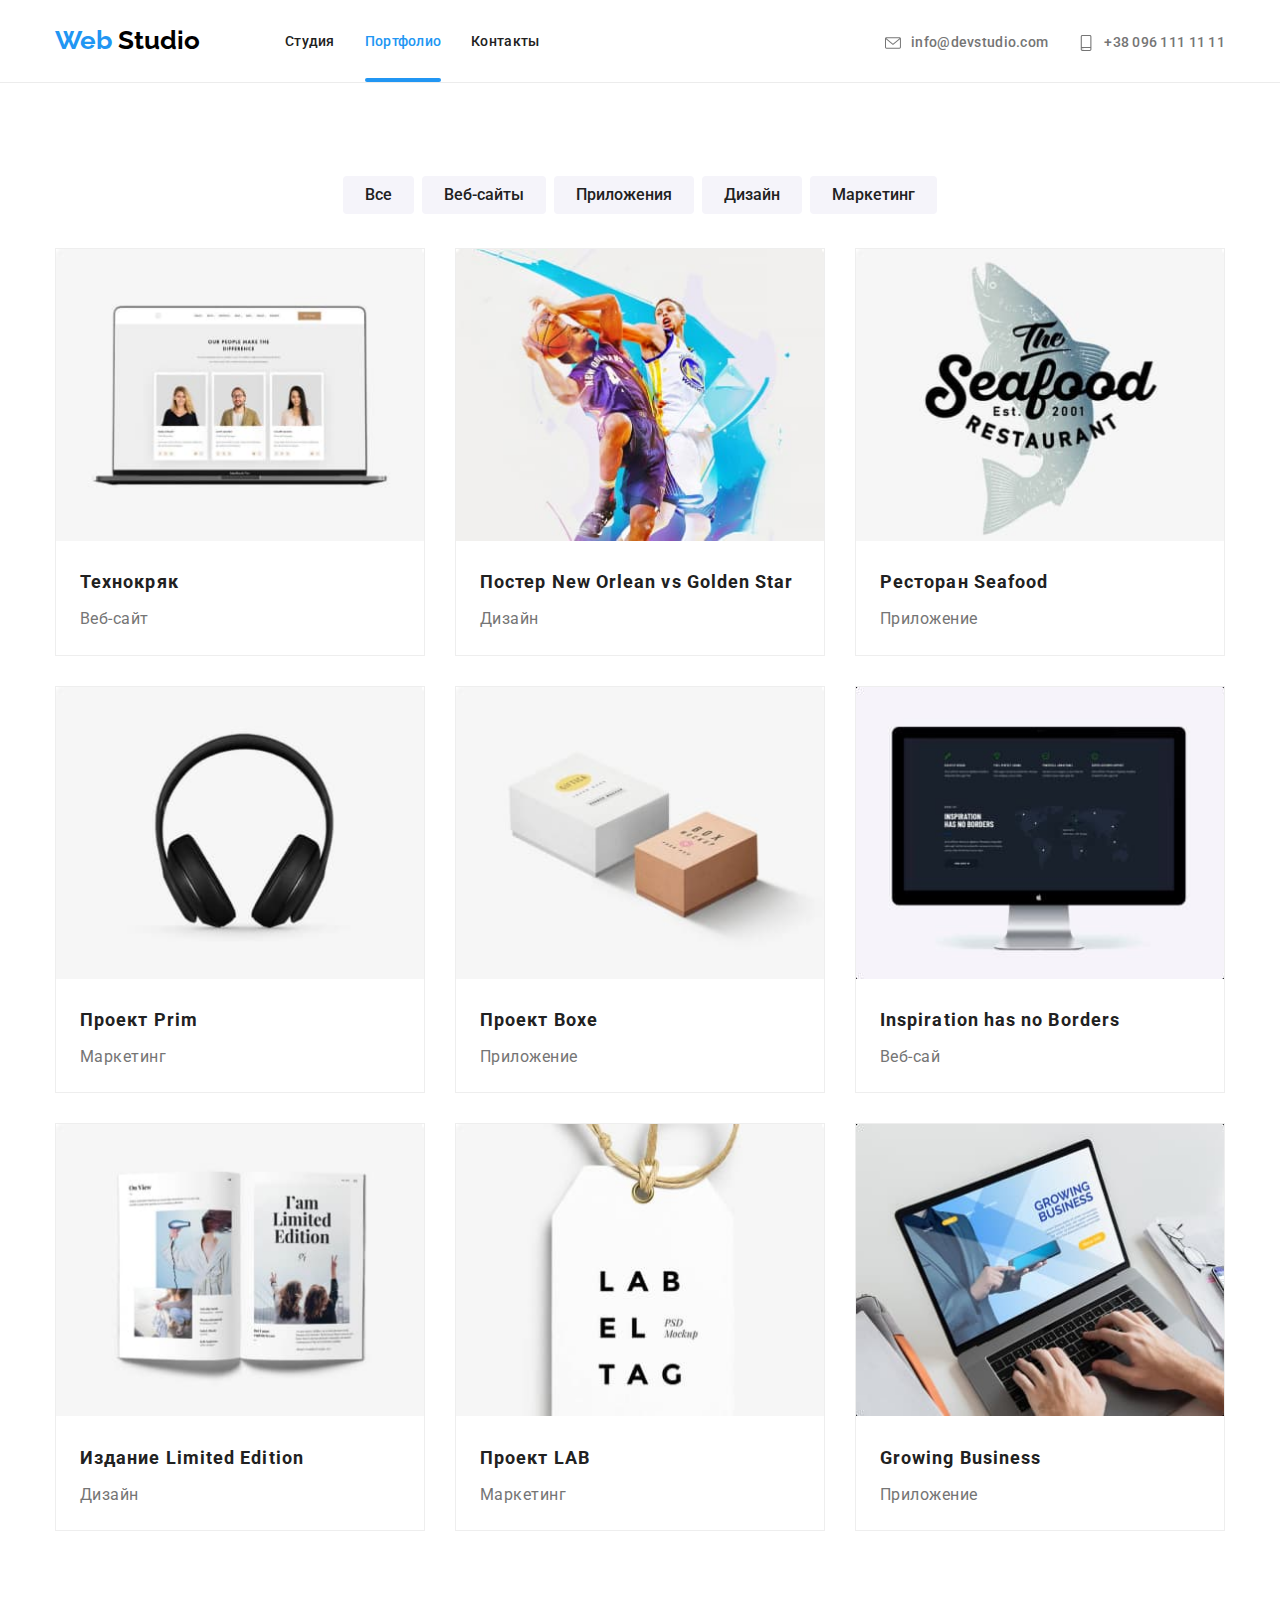
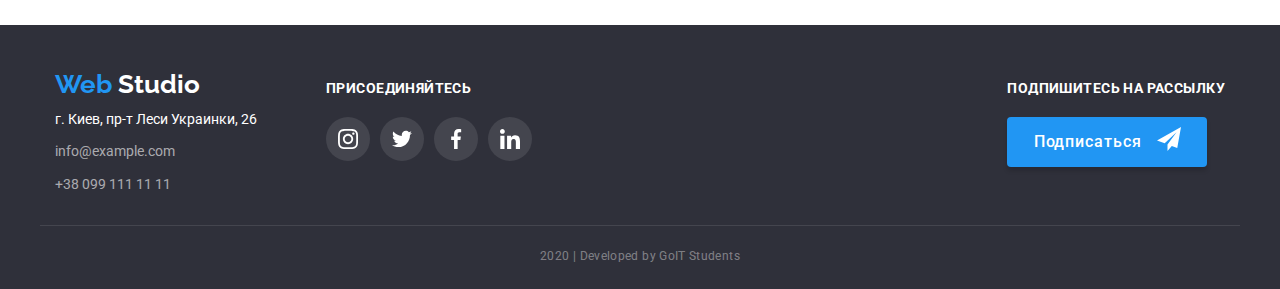
==== portfolio.html @ c9284b56 "Добавил проект." ====
<!DOCTYPE html>
<html lang="ru">
    <head>
        <meta charset="UTF-8">
        <meta name="viewport" content="width=device-width, initial-scale=1.0">
        <link href="https://fonts.googleapis.com/css2?family=Raleway:wght@400;700&family=Roboto:ital,wght@0,500;0,700;0,900;1,400&display=swap" rel="stylesheet">
        <link rel="stylesheet" href="https://cdnjs.cloudflare.com/ajax/libs/modern-normalize/0.6.0/modern-normalize.min.css">
        <link rel="stylesheet" href="./css/main.css">
        <title>Portfolio</title>
    </head>
    <body>
      <header>

        <nav class="margin-nav">
          <div class="container main-nav ">
            <a href="./index.html" class="logo">Web <span class="logo-first">Studio</span></a>
            <ul class="site-nav list">
              <li class="item">
                <a href="./index.html" class="link">Студия</a>
              </li>
              <li class="item">
                <a href="./portfolio.html" class="link current">Портфолио</a>
              </li>
              <li class="item">
                <a href="" class="link">Контакты</a>
              </li>
            </ul>
              
            <ul class="auth-nav list">
              <li class="item">
                <a href="mailto:info@devstudio.com" class="link">
                  <svg class="link-svg">
                    <use href="./img/sprite.svg#envelope">
                    </use>
                  </svg>
                  info@devstudio.com</a>
              </li>
              <li class="item">
                <a href="tel:+380961111111" class="link">
                  <svg class="link-svg">
                    <use href="./img/sprite.svg#smartphone">
                    </use>
                  </svg>
                  +38 096 111 11 11</a>
              </li>
            </ul>
          </div>
        </nav>
  
      </header>

        <main>
            <!-- Проекты -->
          <section class="section-projects">
            <div class="container-project">
              <h2 class="invisible-title">Перечень</h2>
              <ul class="project list">
                <li class="project-item"><button class="button text">Все</button></li>
                <li class="project-item"><button class="button text">Веб-сайты</button></li>
                <li class="project-item"><button class="button text">Приложения</button></li>
                <li class="project-item"><button class="button text">Дизайн</button></li>
                <li class="project-item"><button class="button text">Маркетинг</button></li>
              </ul>
            </div>
            <div class="container portfolio">
              <h2 class="invisible-title">Работа</h2>
              <ul class="list works">
                <li class="works-items">
                  <a class="works-link" href="">
                    <div class="works-link-activ">
                      <img class="works-link-img" src="./img/work-img-1.jpg" alt="">
                      <p class="txt">Технокряк это современная площадка распространения коронавируса. Компании используют эту платформу для цифрового шпионажа и атак на защищённые сервера конкурентов.</p>
                    </div>
                    <div class="work-info">
                      <h3  class="title">Технокряк</h3>
                      <p class="sub">Веб-сайт</p>
                    </div>
                  </a>
                </li>
                <li class="works-items">
                  <a class="works-link" href="">
                    <div class="works-link-activ">
                      <img class="works-link-img" src="./img/work-img-2.jpg" alt="">
                      <p class="txt">Технокряк это современная площадка распространения коронавируса. Компании используют эту платформу для цифрового шпионажа и атак на защищённые сервера конкурентов.</p>
                    </div>
                    <div class="work-info">
                      <h3 class="title">Постер New Orlean vs Golden Star</h3>
                      <p class="sub">Дизайн</p>
                    </div>
                  </a>
                </li>
                <li class="works-items">
                  <a class="works-link" href="">
                    <div class="works-link-activ">
                      <img class="works-link-img" src="./img/work-img-3.jpg" alt="">
                      <p class="txt">Технокряк это современная площадка распространения коронавируса. Компании используют эту платформу для цифрового шпионажа и атак на защищённые сервера конкурентов.</p>
                    </div>
                    <div class="work-info">
                      <h3 class="title">Ресторан Seafood</h3>
                      <p class="sub">Приложение</p>
                    </div>
                  </a>
                </li>
                <li class="works-items">
                  <a class="works-link" href="">
                    <div class="works-link-activ">
                      <img class="works-link-img" src="./img/work-img-4.jpg" alt="">
                      <p class="txt">Технокряк это современная площадка распространения коронавируса. Компании используют эту платформу для цифрового шпионажа и атак на защищённые сервера конкурентов.</p>
                    </div>
                    <div class="work-info">
                      <h3 class="title">Проект Prim</h3>
                      <p class="sub">Маркетинг</p>
                    </div>
                  </a>
                </li>
                <li class="works-items">
                  <a class="works-link" href="">
                    <div class="works-link-activ">
                      <img class="works-link-img" src="./img/work-img-5.jpg" alt="">
                      <p class="txt">Технокряк это современная площадка распространения коронавируса. Компании используют эту платформу для цифрового шпионажа и атак на защищённые сервера конкурентов.</p>
                    </div>
                    <div class="work-info">
                      <h3 class="title">Проект Boxe</h3>
                      <p class="sub">Приложение</p>
                    </div>
                  </a>
                </li>
                <li class="works-items">
                  <a class="works-link" href="">
                    <div class="works-link-activ">
                      <img class="works-link-img" src="./img/img3.jpg" alt="">
                      <p class="txt">Технокряк это современная площадка распространения коронавируса. Компании используют эту платформу для цифрового шпионажа и атак на защищённые сервера конкурентов.</p>
                    </div>
                    <div class="work-info">
                      <h3 class="title">Inspiration has no Borders</h3>
                      <p class="sub">Веб-сай</p>
                    </div>
                  </a>
                </li>
                <li class="works-items">
                  <a class="works-link" href="">
                    <div class="works-link-activ">
                      <img class="works-link-img" src="./img/work-img-7.jpg" alt="">
                      <p class="txt">Технокряк это современная площадка распространения коронавируса. Компании используют эту платформу для цифрового шпионажа и атак на защищённые сервера конкурентов.</p>
                    </div>
                    <div class="work-info">
                      <h3 class="title">Издание Limited Edition</h3>
                      <p class="sub">Дизайн</p>
                    </div>
                  </a>
                </li>
                <li class="works-items">
                  <a class="works-link" href="">
                    <div class="works-link-activ">
                      <img class="works-link-img" src="./img/work-img-8.jpg" alt="">
                      <p class="txt">Технокряк это современная площадка распространения коронавируса. Компании используют эту платформу для цифрового шпионажа и атак на защищённые сервера конкурентов.</p>
                    </div>
                    <div class="work-info">
                      <h3 class="title">Проект LAB</h3>
                      <p class="sub">Маркетинг</p>
                    </div>
                  </a>
                </li>
                <li class="works-items">
                  <a class="works-link" href="">
                    <div class="works-link-activ">
                      <img class="works-link-img" src="./img/img1.jpg" alt="">
                      <p class="txt">Технокряк это современная площадка распространения коронавируса. Компании используют эту платформу для цифрового шпионажа и атак на защищённые сервера конкурентов.</p>
                    </div>
                    <div class="work-info">
                      <h3 class="title">Growing Business</h3>
                      <p class="sub">Приложение</p>
                    </div>
                  </a>
                </li>
              </ul>
            </div>
          </section>

      <!--Футер-->
      <footer class="main-footer">
        <div class="container footer-part">
          <!--Адресс-->
          <section class="address-part">
            <h2 class="invisible-title">Адресс</h2>
            <a class="logo" href="./index.html">Web <span class="logo-second">Studio</span></a>

            <address class="address">
              <ul class="auth list">
                <li><span class="city">г. Киев, пр-т Леси Украинки, 26</span></li>
                <li><a href="mailto:info@example.com" class="links meil">info@example.com</a></li>
                <li><a href="tel:+380991111111" class="links tell">+38 099 111 11 11</a></li>
              </ul>
            </address>
          </section>

          <!--Социальные сети-->
          <section class="social">
            <div class="social-part">
              <h2 class="invisible-title">Cоциальные сети</h2>
              <b class="txt">Присоединяйтесь</b>
              <ul class="list footer-social-networks">
                <li>
                  <a class="social-networks-button" href="https://instagram.com">
                    <svg class="button-icon">
                      <use href="./img/sprite.svg#instagram"></use>
                    </svg>
                  </a>
                </li>
                <li>
                  <a class="social-networks-button" href="https://twitter.com">
                    <svg class="button-icon">
                      <use href="./img/sprite.svg#twitter"></use>
                    </svg>
                  </a>
                </li>
                <li>
                  <a class="social-networks-button" href="https://facebook.com">
                    <svg class="button-icon">
                      <use href="./img/sprite.svg#facebook"></use>
                    </svg>
                  </a>
                </li>
                <li>
                  <a class="social-networks-button" href="https://linkedin.com">
                    <svg class="button-icon">
                      <use href="./img/sprite.svg#linkedin"></use>
                    </svg>
                  </a>
                </li>
              </ul>
            </div>
          </section>
          <div class="mailing">
            <b class="txt">Подпишитесь на рассылку</b>
            <button class="btn title">
              Подписаться 
              <svg class="mailing-btn-svg" width="24" height="24">
                <use href="./img/sprite.svg#icon_send"></use>
              </svg>
            </button>
          </div>
        </div>
        <p class="copy container">2020 | Developed by GoIT Students </p>
      </footer>
    </main>
  </body>
</html>
---- css/main.css ----
:root{
    --primary-text-color:#757575;
    --title-text-color:#212121;
    --accent-color:#2196F3;
    --btn-txt-color:#ffffff;
    --bg-color:#F5F4FA;
    --logo-color:#000000;
    --bg-footer:#2F303A;
    --svg-icon-color:#AFB1B8;
    --transition-timing: 250ms;
}

h1,
h2,
h3,
h4,
h5,
h6,
p {
    margin-top: 0px;
    margin-bottom: 0px;
}

ul {
    list-style: none;
    padding-left: 0px;
    margin: 0px;
}

body {
    font-style: normal;
    font-size: 14px;
    color: var(--primary-text-color);
    font-family: 'Roboto', sans-serif;
    background: var(--btn-txt-color);
    
}

.container {
    width: 1200px;
    margin-top: 0px;
    margin-bottom: 0px;
    margin-left: auto;
    margin-right: auto;
    padding-right: 15px;
    padding-left: 15px;
}

.invisible-title{
   display: none;
}

.btn{
    padding: 0;
    border: 0;
}

.item .title{
    font-weight: 700;
    font-size: 14px;
    line-height: 1.16;
    text-transform: uppercase;
}

.visually-hidden{
    position: absolute;
    width: 1px;
    height: 1px;
    margin: -1px;
    border: 0;
    padding: 0;
    clip: rect( 0 0 0 0 );
    overflow: hidden;
}

    /* Хедер */

.main-nav{
    display: flex;
    align-items: center;
}

    /* Логотип */

.logo{
    color: var(--accent-color);
    font-family: raleway, sans-serif;
    font-size: 26px;
    font-weight: 700;
    text-decoration: none;
    padding-top: 24px;
    padding-bottom: 25px;
}

.logo .logo-first{
    color:var(--logo-color);
}

.logo .logo-second{
    color:var(--btn-txt-color);
}

    /* Навигация */

.site-nav{
    display: flex;
    margin-left: 85px;
}

.site-nav .link{
    display: block;
    color: var(--title-text-color);
    font-size: 14px;
    font-weight: 500;
    font-size: 14px;
    line-height: 1.14;
    letter-spacing: 0.02em;
    text-decoration: none;
    padding-top: 34px;
    padding-bottom: 32px;

    transition: color var(--transition-timing) cubic-bezier(0.4, 0, 0.2, 1);
}

.site-nav .link:not(:last-child){
    margin-right: 50px;
}


.site-nav .link:hover,
.site-nav .link:focus{
    color: var(--accent-color);
}

.site-nav .current{
    position: relative;
    color: var(--accent-color);
}

.site-nav .current::after{
    content: "";
    position: absolute;
    bottom: 0;
    left: 0;
    width: 100%;
    height: 4px;
    border-radius: 2px;
    background-color: var(--accent-color);
}

.auth-nav{
    display: flex;
    margin-left: auto;
    padding-top: 34px;
    padding-bottom: 30px;
}

.auth-nav .item a:not(:last-child){
    margin-right: 30px;
}

.auth-nav .link{
    display: flex;
    color: var(--primary-text-color);
    font-weight: 500;
    font-size: 14px;
    line-height: 1.14;
    letter-spacing: 0.02em;
    text-decoration: none;

    transition: color var(--transition-timing) cubic-bezier(0.4, 0, 0.2, 1);
}

.auth-nav .link:hover,
.auth-nav .link:focus{
    color:var(--accent-color);
    
}

.link-svg{
    width: 16px;
    height: 16px;
    margin-right: 10px;
    fill: currentColor;
}

    /* Герой */

.hero{
    max-width: 1600px;
    padding-top: 200px;
    padding-bottom: 200px;
    margin-left: auto;
    margin-right: auto;
    
    background-image: linear-gradient(to right, rgba(47, 48, 58, 0.8),rgba(47, 48, 58, 0.8)), url(../img/Header.jpg);
    background-repeat: no-repeat;
    background-position: center;
    background-size: cover;
    text-align: center;
    background-color:var(--primary-text-color);
}

.hero .text{
    width: 696px;
    margin-left: auto;
    margin-right: auto;
    color:var(--btn-txt-color);
    
    font-weight: 900;
    font-size: 44px;
    line-height: 1.36;
    letter-spacing: 0.06em;
    text-transform: uppercase;
    margin-bottom: 30px;
}

.btn{
    color: var(--btn-txt-color);
    font-size: 16px;
    font-weight: 500;
    line-height: 1.87;
    letter-spacing: 0.06em;
    background-color: var(--accent-color);
    cursor: pointer;
  
    min-width: 200px;
    min-height: 50px;
    border: 1px transparent;
    border-radius: 4px;
    box-shadow: 0px 4px 4px rgba(0, 0, 0, 0.15);

    transition: color var(--transition-timing) cubic-bezier(0.4, 0, 0.2, 1), border var(--transition-timing) cubic-bezier(0.4, 0, 0.2, 1), background-color var(--transition-timing) cubic-bezier(0.4, 0, 0.2, 1);
}

.btn:hover,
.btn:focus {
    border: 0;
    color: var(--accent-color); 
    background-color: var(--btn-txt-color);
}

.backdrop{
    position: fixed;
    top: 0;
    left: 0;
    width: 100%;
    height: 100%;
    background-color: rgba(0, 0, 0, 0.2);
}
  
.backdrop.is-hidden{
    opacity: 0;
    pointer-events: none;
}
  
.modal{
    position: absolute;
    top: 50%;
    left: 50%;
    transform: translate(-50%, -50%);
    
    min-width: 528px;
    min-height: 581px;
    padding: 40px;
    background-color:  #FFFFFF;
    box-shadow: 0px 2px 1px rgba(0, 0, 0, 0.2), 0px 1px 1px rgba(0, 0, 0, 0.14), 0px 1px 3px rgba(0, 0, 0, 0.12);
    border-radius: 4px;
}
  
.modal-title{
    display: block;
    text-align: center;
    margin-bottom: 30px;
  
    font-size: 20px;
    line-height: 23px;
    text-align: center;
    letter-spacing: 0.03em;
  
    color: #212121;
}
  
.form-field{
    position: relative;
    margin-bottom: 28px;
}

.form-comment{
    position: relative;
}

.comment{
    width: 448px;
    height: 120px;
    resize: none;
    border: 1px solid rgba(33, 33, 33, 0.2);
    border-radius: 4px;
    padding: 12px 16px;
    outline: none;
}

.form-label-comment{
    position: absolute;
    top: 12px;
    left: 16px;
}

.form-comment:focus-within .form-label-comment{
    transform: translateY(-34px);
    color: var(--accent-color);
}

.form-comment:focus-within .comment{
    border: 1px solid var(--accent-color);
}

.checkbox{
    display: inline-block;
    margin-bottom: 30px;
}

.form-label-checkbox{
    position: absolute;
    top: 12px;
    left: 16px;
}

.form-label{
    position: absolute;
    left: 42px;
    top: 50%;
    transform: translateY(-50%);
}
  
.form-input{
    border: 1px solid rgba(33, 33, 33, 0.2);
    border-radius: 4px;
    width: 100%;
    height: 40px ;
    margin: 0;
    padding-left: 46px;
    outline: none;

    transition: transform 500ms ease;
}
  
.form-input:focus{
    border: 1px solid var(--accent-color);
    background-color: #fff;

    transition: transform 500ms ease;
}
  
  
.form-input:focus + .form-label, .form-input:not(:placeholder-shown) + .form-label{
    transform: translateX(-26px) translateY(-40px);
    color: var(--accent-color);
}
  
.form-icon{
    position: absolute;
    top: 50%;
    left: 16px;
  
    transform: translateY(-50%);
  
    display: inline-block;
    width: 18px;
    height: 18px;
}
  
.form-input:focus ~ .form-icon{
    fill: var(--accent-color);
}

.checkbox-field,
.checkbox-label{
    display: inline-flex;
    align-items: center;
}

.checkbox ~ .checkbox-label::before{
    content: "";
    display: block;
    width: 16px;
    height: 15px;
    background-image: url("../img/sprite-2.svg#icon");

}

.checkbox-label{
    width: 16px;
    height: 15px;
    font-size: 14px;
    line-height: 1.71;
    letter-spacing: 0.03em;
}
  
.contract{
    color: var(--accent-color);
      
}
    /* Преимущества */

.advantages{
    padding-top: 94px;
    padding-bottom: 94px;
}

.advant{
    display: flex;
    align-items: center;
}

.advant > .item{
    width: calc((100% - 30px * 3) / 4);
}

.list > .item:not(:last-child){
    margin-right: 30px;
}

.advantages .title{
    color: var(--title-text-color);
    font-weight: 700;
    font-size: 14px;
    line-height: 1.14;
    letter-spacing: 0.03em;
    text-transform: uppercase;
    margin-bottom: 10px;
}

.item .item-image {
    background:var(--bg-color);
    height: 120px;
    border-radius: 4px;
    margin-bottom: 30px;
    padding: 25px 100px;
}

.item-image-icon  {
    display: inline-flex;
    align-items: center;
    justify-items: center;
    width: 70px;
    height: 70px;
}

.item .text{
    font-size: 14px;
    line-height: 1.71;
    letter-spacing: 0.03em;
}

    /* Чем мы занимаемся */

.section-works{
    padding-bottom: 94px;
}

.section-title{
    color: var(--title-text-color);
    font-size: 36px;
    line-height: 1.16;
    font-weight: 700;
    text-align: center;
    margin-bottom: 50px;
}

.container .work{
    display: flex;
    align-items: center;
}

.work > .item{
    position: relative;
    display: flex;
    width: calc((100% - 30px * 2) / 3);
    height: 294px;
}

.work > .item:nth-child(1){
    background-image: url(../img/img1.jpg);
}

.work > .item:nth-child(2){
    background-image: url(../img/img2.jpg);
}

.work > .item:nth-child(3){
    background-image: url(../img/img3.jpg);
}

.work .item .title{
    position: absolute;
    bottom: 0;
    left: 0;
    width: 100%;
    height: 70px;
    padding: 27px 82px;
    color: var(--btn-txt-color);
    text-align: center;
    background: rgba(47, 48, 58, 0.8);
}

    /* Команда */

.section-team{
    padding-top: 94px;
    padding-bottom: 94px;
}

.team-bg{
    background: var(--bg-color);
    text-align: center;
    margin-left: auto;
    margin-right: auto;
}

.team{
    display: flex;
}

.team > .item{
    width: calc((100% - 30px * 3) / 4);
    background: var(--btn-txt-color);
    box-shadow: 0px 2px 1px rgba(0, 0, 0, 0.2),
    0px 1px 1px rgba(0, 0, 0, 0.14), 0px 1px 3px rgba(0, 0, 0, 0.12);
    border-radius: 0px 0px 4px 4px;
}

.team .item > img{
    margin-bottom: 30px;
}

.list .team-name{
    margin-bottom: 10px;
    color: var(--title-text-color);
    font-weight: 500;
    font-size: 16px;
    line-height: 1.18;
    text-align: center;
    letter-spacing: 0.03em;
}

.list .job{
    margin-bottom: 16px;
    font-size: 16px;
    line-height: 1.18;
    text-align: center;
}

.social-networks{
    display: flex;
    justify-content: space-evenly;
    margin-left: 32px;
    margin-right: 32px;
    padding-bottom: 24px;
}

.icon-meil{
    display: flex;
    align-items: center;
    width: 44px;
    height: 44px;
    border-radius: 50%;
    color: var(--svg-icon-color);;
    background-color: var(--btn-txt-color);

    transition: color var(--transition-timing) cubic-bezier(0.4, 0, 0.2, 1), background var(--transition-timing) cubic-bezier(0.4, 0, 0.2, 1);
}

.icon-meil:hover,
.icon-meil:focus{
    color: var(--btn-txt-color);
    background: var(--accent-color);
}

.team-svg-icon{
    display: flex;
    align-items: center;
    margin-left: auto;
    margin-right: auto;
    width: 20px;
    height: 20px;
    fill: currentColor;
}

.social-networks .icon:not(:last-child){
    margin-right: 10px;
}

/* Постоянные клиенты */

.section-clients{
    padding-top: 94px;
    padding-bottom: 94px;
}

.clients{
    display: flex;
    justify-content: space-between;
}

.clients-item a{
    display: flex;
    align-items: center;
    justify-content: center;
    height: 90px;
    width: 170px;
    color: #afb1b8;
    background-color: #ffffff;
    border: 1px solid #afb1b8;
    border-radius: 4px;

    transition: color var(--transition-timing) cubic-bezier(0.4, 0, 0.2, 1), border var(--transition-timing) cubic-bezier(0.4, 0, 0.2, 1);
}

.clients-item-icon{
    fill:currentColor;
}
 
.clients-item a:hover,
.clients-item a:focus{
    color: var(--accent-color);
    border: 1px solid var(--accent-color);
}

    /* Футер */

    /* Адресс */

.main-footer{
    background: var(--bg-footer);
    margin-left: auto;
    margin-right: auto;
}

.footer-part{
    display: flex;
    align-items: baseline;
    padding-top:45px;
    padding-bottom: 28px;
}

.address-part > .logo{
    display: inline-block;
    padding-top: 0;
    padding-bottom: 0;
    margin-bottom: 8px;
}

.auth .city{
    display: inline-block;
    color: var(--btn-txt-color);
    font-style: normal;
    font-size: 14px;
    line-height: 1.71;
    margin-bottom: 9px;

}

.auth .links{
    display: inline-block;
    color: rgba(255, 255, 255, 0.6);
    font-style: normal;
    font-size: 14px;
    line-height: 1.71;
    text-decoration: none;

    transition: color var(--transition-timing) cubic-bezier(0.4, 0, 0.2, 1);
}

.auth .meil{
    margin-bottom: 9px;
}
 
.auth .links:hover,
.auth .links:focus{
    color: var(--accent-color);
}

    /* Cоциальные сети */

.footer-part .txt{
    display: block;
    margin-bottom: 20px;
    color: var(--btn-txt-color);
    font-weight: 700;
    font-size: 14px;
    line-height: 1.14;
    letter-spacing: 0.03em;
    text-transform: uppercase;
}

.footer-part .sign{
    color: var(--btn-txt-color);
    background: var(--accent-color);
    font-family: inherit;
    font-weight: 900;
    font-size: 16px;
    line-height: 1.87;
    display: flex;
    align-items: center;
    text-align: center;
    letter-spacing: 0.06em;
}

.social{
    margin-left: 69px;
}

.footer-social-networks{
    display: flex;
    justify-content: space-evenly;
}

.footer-social-networks li:not(:last-child){
    margin-right: 10px;
}

.social-networks-button{
    display: flex;
    align-items: center;
    padding: 0;
    border: none;
    width: 44px;
    height: 44px;
    background-color: rgba(255, 255, 255, 0.1);
    border-radius: 50%;

    transition: background-color var(--transition-timing) cubic-bezier(0.4, 0, 0.2, 1);
}

.social-networks-button:hover,
.social-networks-button:focus{
    background-color: var(--accent-color);
}

.button-icon{
    fill: var(--btn-txt-color);
    margin-left: auto;
    margin-right: auto;
    width: 20px;
    height: 20px;
}

.mailing{
    margin-left: auto;
}

.mailing-btn-svg{
    display: inline-block;
    vertical-align: text-bottom;
    margin-left: 10px;
    fill: currentColor;
}

    /* Копирайт */

footer > .copy{
    color: rgba(255, 255, 255, 0.4);
    background: var(--bg-footer);
    font-size: 12px;
    line-height: 2;
    text-align: center;
    letter-spacing: 0.03em;
    padding-top: 18px;
    padding-bottom: 21px;
    border-top: 1px solid
    rgba(255, 255, 255, 0.1);
}
   
    /* Портфолио-проекты */

.section-projects{
    padding-top: 93px;
    padding-bottom: 94px;
    padding-right: 15px;
    padding-left: 15px;
    border-top: 1px solid #ECECEC;
}

.container-project{
    width: 1200px;
    margin-top: 0px;
    margin-bottom: 34px;
    margin-left: auto;
    margin-right: auto;
}

.project{
    display: flex;
    justify-content: center;
}

.project .project-item:not(:last-child){
    margin-right: 8px;
}

.button{
    height: 38px;
    border-radius: 4px;
    border-width: 0;
    font-family: inherit;
    font-size: 16px;
    line-height: 1.62;
    font-weight: 500;
    padding: 6px 22px;
}

.project .button{
    color: var(--title-text-color);
    background: var(--bg-color);

    transition: color var(--transition-timing) cubic-bezier(0.4, 0, 0.2, 1), background var(--transition-timing) cubic-bezier(0.4, 0, 0.2, 1);
}

.project .button:hover,
.project .button:focus{
    color: var(--btn-txt-color);
    background: var(--accent-color);
    border-width: 0;
    box-shadow: 0px 4px 4px rgba(0, 0, 0, 0.25);
    cursor: pointer;
}

.portfolio{
    padding-top: 0;
}

.works{
    display: flex;
    flex-wrap: wrap;
}

.works .works-items{
    width: calc((100% - 30px * 2) / 3);
    margin-right: 30px;
    margin-bottom: 30px;
    border: 1px solid #EEEEEE;
}

.works-items:hover,
.works-items:focus{
    box-shadow: 1px 4px 6px rgba(0, 0, 0, 0.16), 0px 4px 4px rgba(0, 0, 0, 0.06), 0px 1px 1px rgba(0, 0, 0, 0.12);
}

.works .works-items:nth-child(3n){
    margin-right: 0;
}

.works .works-items:nth-last-child(-n + 3){
    margin-bottom: 0;
}

.works-items .works-link{
    display: inline-block;
    text-decoration: none;
}

.works-link-img{
    width: 100%;
}

.work-info{
    padding: 20px 24px;
}

.works .title{
    color: var(--title-text-color);
    font-weight: 700;
    font-size: 18px;
    line-height: 2;
    letter-spacing: 0.06em;
    margin-bottom: 4px;
}

.work-info>.sub{
    color: var(--primary-text-color);
    font-size: 16px;
    line-height: 1.88;
    letter-spacing: 0.03em;
}

.works-link-activ{
    position: relative;
    overflow: hidden;
}

.works-link-activ>.txt{
    display: inline-block;
    position: absolute;
    top: 0;
    left: 0;
    height: 294px;
    color: var(--btn-txt-color);
    background: var(--accent-color);
    font-size: 18px;
    line-height: 1.56;
    letter-spacing: 0.03em;
    padding: 63px 24px;
    opacity: 0;
    transform: translateY(100%);

    transition: transform var(--transition-timing) cubic-bezier(0.4, 0, 0.2, 1), opacity var(--transition-timing) cubic-bezier(0.4, 0, 0.2, 1);
}

.works-items:hover .txt,
.works-items:focus .txt{
    opacity: 1;
    transform: translateY(0);
}
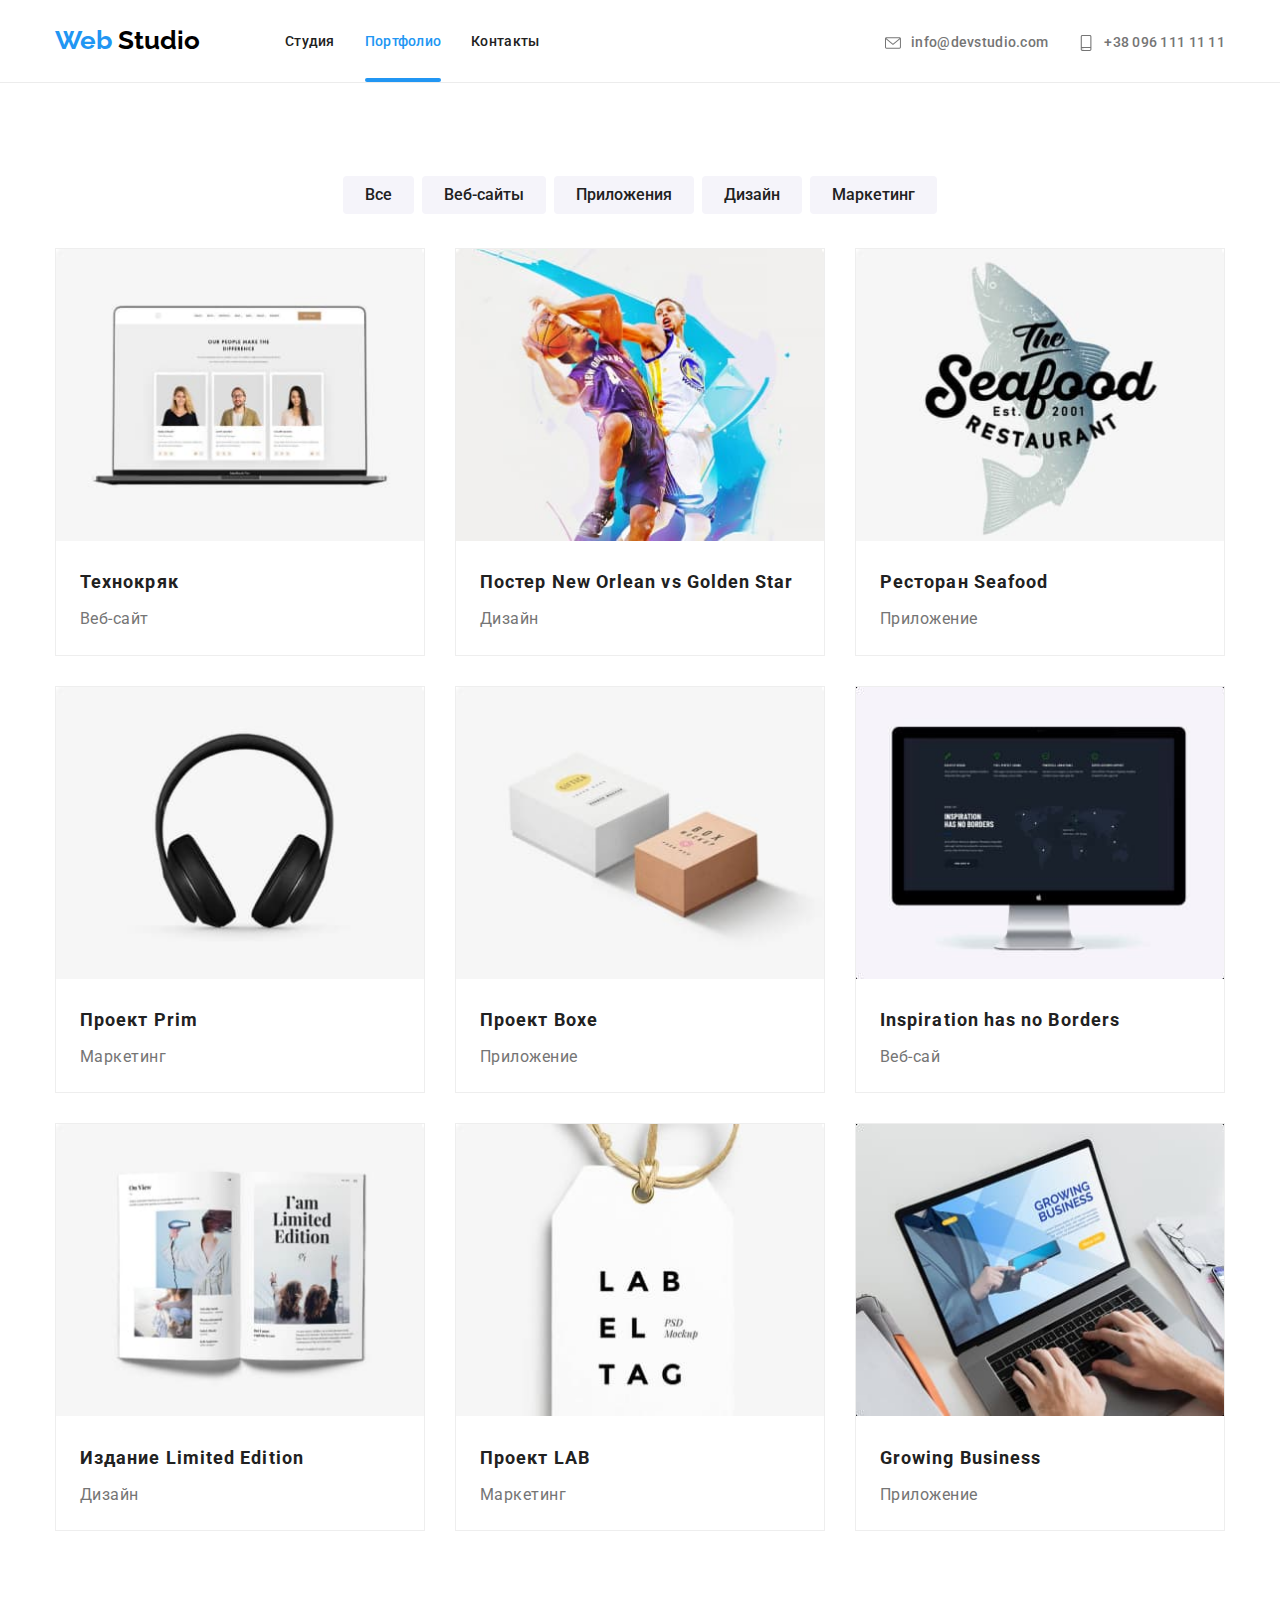
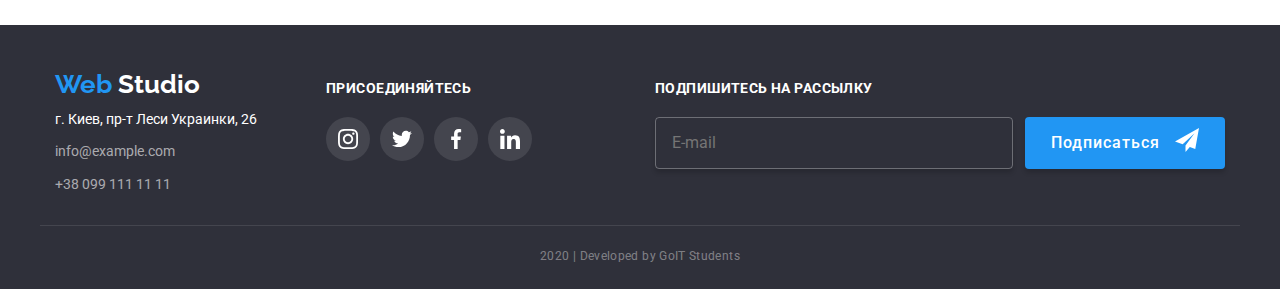
==== commit 1d3ee297: "Правит форму" ====
--- a/portfolio.html
+++ b/portfolio.html
@@ -233,12 +233,18 @@
           </section>
           <div class="mailing">
             <b class="txt">Подпишитесь на рассылку</b>
-            <button class="btn title">
-              Подписаться 
-              <svg class="mailing-btn-svg" width="24" height="24">
-                <use href="./img/sprite.svg#icon_send"></use>
-              </svg>
-            </button>
+            <div class="mailing-flex">
+              <div class="footer-form-field">
+                <label for="footer-form-mail" class="footer-form-label"></label>
+                <input type="email" class="footer-form-input" name="footer-mail" id="footer-mail" placeholder="E-mail" />
+              </div>
+              <button type="submit" class="btn title">
+                Подписаться 
+                <svg class="mailing-btn-svg" width="24" height="24">
+                  <use href="./img/sprite.svg#icon_send"></use>
+                </svg>
+              </button>
+            </div>
           </div>
         </div>
         <p class="copy container">2020 | Developed by GoIT Students </p>
--- a/css/main.css
+++ b/css/main.css
@@ -60,17 +60,6 @@
     font-size: 14px;
     line-height: 1.16;
     text-transform: uppercase;
-}
-
-.visually-hidden{
-    position: absolute;
-    width: 1px;
-    height: 1px;
-    margin: -1px;
-    border: 0;
-    padding: 0;
-    clip: rect( 0 0 0 0 );
-    overflow: hidden;
 }
 
     /* Хедер */
@@ -260,14 +249,18 @@
     left: 50%;
     transform: translate(-50%, -50%);
     
-    min-width: 528px;
-    min-height: 581px;
+    max-width: 450px;
+    max-height: 609px;
     padding: 40px;
     background-color:  #FFFFFF;
     box-shadow: 0px 2px 1px rgba(0, 0, 0, 0.2), 0px 1px 1px rgba(0, 0, 0, 0.14), 0px 1px 3px rgba(0, 0, 0, 0.12);
     border-radius: 4px;
 }
-  
+
+.form{
+    position: relative;
+}
+
 .modal-title{
     display: block;
     text-align: center;
@@ -277,60 +270,78 @@
     line-height: 23px;
     text-align: center;
     letter-spacing: 0.03em;
-  
-    color: #212121;
-}
-  
+    color: var(--title-text-color);
+}
+
 .form-field{
     position: relative;
     margin-bottom: 28px;
 }
 
+.form-btn{
+    position: absolute;
+    padding: 0;
+    margin: 0;
+    top: -32px;
+    left: calc(100% + 32px);
+    width: 30px;
+    height: 30px;
+    border: 1px solid rgba(0, 0, 0, 0.1);
+    border-radius: 50%;
+    background-color: var(--btn-txt-color);
+
+    transform: translateX(-100%);
+}
+
+.close{
+    display: block;
+    margin: auto;
+    width: 18px;
+    height: 18px;
+    fill: var(--logo-color);
+
+    transition: fill var(--transition-timing) cubic-bezier(0.4, 0, 0.2, 1);
+}
+
+.form-btn:focus,
+.form-btn:hover .close{
+    fill: var(--accent-color);
+}
+
 .form-comment{
     position: relative;
+    margin-bottom: 20px;
 }
 
 .comment{
-    width: 448px;
-    height: 120px;
+    width: 100%;
+    min-height: 120px;
     resize: none;
     border: 1px solid rgba(33, 33, 33, 0.2);
     border-radius: 4px;
     padding: 12px 16px;
-    outline: none;
 }
 
 .form-label-comment{
     position: absolute;
     top: 12px;
     left: 16px;
-}
-
-.form-comment:focus-within .form-label-comment{
+
+    transition: transform var(--transition-timing) cubic-bezier(0.4, 0, 0.2, 1), color var(--transition-timing) cubic-bezier(0.4, 0, 0.2, 1);
+}
+
+.comment:focus + .form-label-comment, .comment:not(:placeholder-shown) + .form-label-comment{
     transform: translateY(-34px);
     color: var(--accent-color);
-}
-
-.form-comment:focus-within .comment{
-    border: 1px solid var(--accent-color);
-}
-
-.checkbox{
-    display: inline-block;
-    margin-bottom: 30px;
-}
-
-.form-label-checkbox{
-    position: absolute;
-    top: 12px;
-    left: 16px;
 }
 
 .form-label{
     position: absolute;
     left: 42px;
     top: 50%;
+
     transform: translateY(-50%);
+    transition: transform var(--transition-timing) cubic-bezier(0.4, 0, 0.2, 1);
 }
   
 .form-input{
@@ -340,18 +351,7 @@
     height: 40px ;
     margin: 0;
     padding-left: 46px;
-    outline: none;
-
-    transition: transform 500ms ease;
-}
-  
-.form-input:focus{
-    border: 1px solid var(--accent-color);
-    background-color: #fff;
-
-    transition: transform 500ms ease;
-}
-  
+}
   
 .form-input:focus + .form-label, .form-input:not(:placeholder-shown) + .form-label{
     transform: translateX(-26px) translateY(-40px);
@@ -362,45 +362,90 @@
     position: absolute;
     top: 50%;
     left: 16px;
-  
-    transform: translateY(-50%);
-  
+    
     display: inline-block;
     width: 18px;
     height: 18px;
+
+    transform: translateY(-50%);
+    transition: fill var(--transition-timing) cubic-bezier(0.4, 0, 0.2, 1);
 }
   
-.form-input:focus ~ .form-icon{
+.form-input:focus ~ .form-icon, .form-input:not(:placeholder-shown) ~ .form-icon{
     fill: var(--accent-color);
 }
 
-.checkbox-field,
-.checkbox-label{
-    display: inline-flex;
+.checkbox{
+    position: absolute;
+    width: 1px;
+    height: 1px;
+    margin: -1px;
+    border: 0;
+    padding: 0;
+    clip: rect( 0 0 0 0 );
+    overflow: hidden;
+}
+
+.checkbox-field{
+    display: flex;
     align-items: center;
-}
-
-.checkbox ~ .checkbox-label::before{
-    content: "";
-    display: block;
+    margin-bottom: 30px;
+}
+
+.checkbox-icon{
+    display: inline-block;
+    margin-right: 8px;
     width: 16px;
     height: 15px;
-    background-image: url("../img/sprite-2.svg#icon");
-
+    margin-right: 10px;
+    
+    border: 2px solid var(--title-text-color);
+    border-radius: 4px;
+    flex-shrink: 0;
 }
 
 .checkbox-label{
-    width: 16px;
-    height: 15px;
-    font-size: 14px;
-    line-height: 1.71;
+    font-size: 12px;
+    line-height: 14px;
     letter-spacing: 0.03em;
+}
+
+.checkbox:checked + .checkbox-icon{
+    border-color: transparent;
+    background-image: url(../img/icon-check.svg);
+    background-size: contain;
+    background-repeat: no-repeat;
+    background-origin: border-box;
 }
   
 .contract{
     color: var(--accent-color);
       
 }
+
+.submit-btn{
+    color: var(--btn-txt-color);
+    font-size: 16px;
+    font-weight: 500;
+    line-height: 1.87;
+    letter-spacing: 0.06em;
+    background-color: var(--accent-color);
+    cursor: pointer;
+  
+    min-width: 200px;
+    min-height: 50px;
+    border: 1px transparent;
+    border-radius: 4px;
+    box-shadow: 0px 4px 4px rgba(0, 0, 0, 0.15);
+
+    transition: background-color var(--transition-timing) cubic-bezier(0.4, 0, 0.2, 1);
+}
+
+.submit-btn:hover,
+.submit-btn:focus{
+    background-color: #188CE8;
+}
+
     /* Преимущества */
 
 .advantages{
@@ -747,7 +792,28 @@
 }
 
 .mailing{
+    display: block;
     margin-left: auto;
+}
+
+.mailing-flex{
+    display: flex;
+}
+
+.footer-form-input{
+    min-width: 358px;
+    padding-left: 16px;
+    padding-top: 15px;
+    padding-bottom: 15px;
+    margin-right: 12px;
+    background-color: inherit;
+    border: 1px solid rgba(255, 255, 255, 0.3);
+    box-shadow: 0px 4px 4px rgba(0, 0, 0, 0.15);
+    border-radius: 4px;
+
+    font-size: 16px;
+    line-height: 1.25;
+    color: var(--btn-txt-color);
 }
 
 .mailing-btn-svg{
